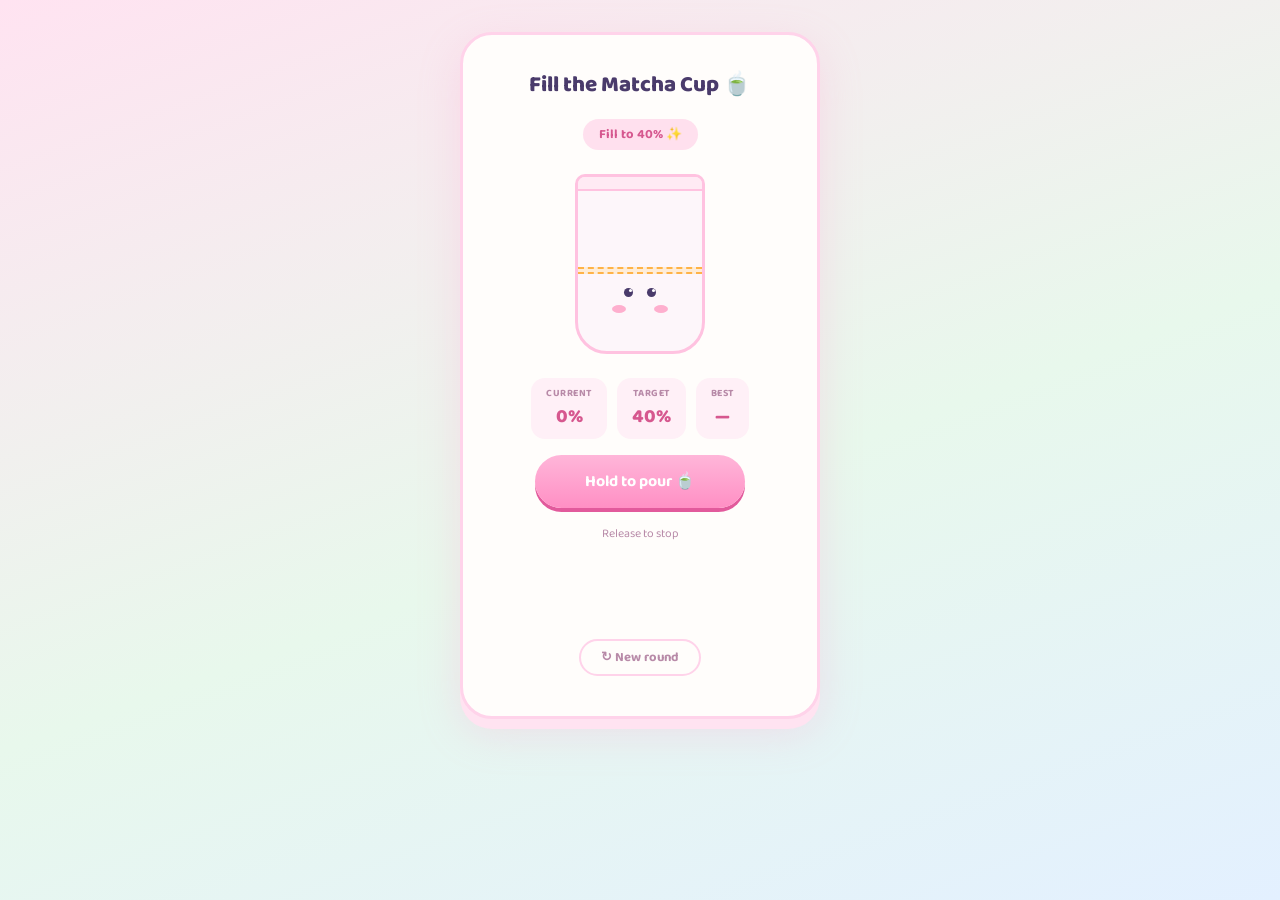
==== index.html @ 3cf4797d "Matcha Game" ====
<!DOCTYPE html>
<html lang="en">
<head>
  <meta charset="UTF-8"/>
  <meta name="viewport" content="width=device-width, initial-scale=1"/>
  <title>Fill the Matcha Cup 🍵</title>
  <link rel="preconnect" href="https://fonts.googleapis.com"/>
  <link rel="preconnect" href="https://fonts.gstatic.com" crossorigin/>
  <link href="https://fonts.googleapis.com/css2?family=Baloo+2:wght@500;700;800&display=swap" rel="stylesheet"/>
  <link rel="stylesheet" href="style.css"/>
</head>
<body>

  <div class="card">

    <!-- Title + target label -->
    <h1> Fill the Matcha Cup 🍵</h1>
    <p class="target-label" id="target-label">Fill to ...%</p>

    <!-- The cup -->
    <div class="cup-wrap">
      <div class="cup" id="cup">

        <!-- The rising liquid -->
        <div class="liquid" id="liquid">
          <div class="liquid-surface"></div>
        </div>

        <!-- Golden target zone band -->
        <div class="target-zone" id="target-zone"></div>

        <!-- Kawaii face (drawn with CSS) -->
        <div class="cup-face">
          <div class="eyes">
            <div class="eye"></div>
            <div class="eye"></div>
          </div>
          <div class="blush-row">
            <div class="blush"></div>
            <div class="blush"></div>
          </div>
        </div>

        <!-- Cup rim (sits on top visually) -->
        <div class="cup-rim"></div>
      </div>
    </div>

    <!-- Stats row -->
    <div class="stats">
      <div class="stat">
        <span class="stat-label">Current</span>
        <span class="stat-val" id="cur-pct">0%</span>
      </div>
      <div class="stat">
        <span class="stat-label">Target</span>
        <span class="stat-val" id="tgt-pct">—</span>
      </div>
      <div class="stat">
        <span class="stat-label">Best</span>
        <span class="stat-val" id="best-pct">—</span>
      </div>
    </div>

    <!-- The pour button -->
    <button class="pour-btn" id="pour-btn">Hold to pour 🍵</button>
    <p class="hint">Release to stop</p>

    <!-- Result message -->
    <p class="result" id="result"></p>

    <!-- Attempt history pills -->
    <div class="attempts" id="attempts"></div>

    <!-- New round button -->
    <button class="restart-btn" id="restart-btn">↻ New round</button>

  </div>

  <script src="game.js"></script>
</body>
</html>
---- style.css ----
* { box-sizing: border-box; margin: 0; padding: 0; }

body {
  font-family: 'Baloo 2', 'Nunito', sans-serif;
  background: linear-gradient(160deg, #ffe3f1 0%, #e8f8ec 55%, #e3f0ff 100%);
  min-height: 100vh;
  display: flex;
  justify-content: center;
  align-items: flex-start;
  padding: 2rem 1rem;
}

/* ── Main game card ── */
.card {
  background: #fffdfb;
  border: 3px solid #ffd3ea;
  border-radius: 32px;
  padding: 2rem 2rem 2.5rem;
  width: 100%;
  max-width: 360px;
  display: flex;
  flex-direction: column;
  align-items: center;
  gap: 1rem;
  text-align: center;
  box-shadow: 0 10px 0 #ffe3f1, 0 14px 40px rgba(255,154,203,.25);
}

h1 {
  font-size: 1.4rem;
  font-weight: 800;
  color: #4a3b6b;
}

.target-label {
  font-size: 13px;
  font-weight: 700;
  background: #ffe0ee;
  color: #d6588f;
  padding: 5px 16px;
  border-radius: 999px;
}

/* ── Cup container ── */
.cup-wrap {
  position: relative;
  width: 130px;
  height: 180px;
  margin: 0.5rem 0;
}

.cup {
  position: absolute;
  inset: 0;
  background: #fdf6fa;
  border: 3px solid #ffc2e0;
  border-radius: 10px 10px 32px 32px; /* flat top, round bottom */
  overflow: hidden; /* ← KEY: clips the liquid inside the cup */
}

/* ── Rising liquid ── */
.liquid {
  position: absolute;
  bottom: 0;        /* starts at the bottom */
  left: 0;
  width: 100%;
  height: 0%;       /* JS will increase this while button is held */
  background: #5faa5f;
  border-radius: 0 0 29px 29px;
  transition: height 0.04s linear;
}

.liquid-surface {
  position: absolute;
  top: 0; left: 0; width: 100%; height: 7px;
  background: rgba(160,230,160,.5);
  border-radius: 4px 4px 0 0;
}

/* ── Target line (sparkly!) ── */
.target-zone {
  position: absolute;
  left: 0; width: 100%;
  background: rgba(255,200,90,.22);
  border-top: 2px dashed #ffb347;
  border-bottom: 2px dashed #ffb347;
  pointer-events: none;
  z-index: 2;
}
.target-zone::after {
  content: '✨';
  position: absolute;
  right: -2px; top: 50%;
  transform: translate(100%, -50%);
  font-size: 12px;
}

/* ── Cup rim (top strip) ── */
.cup-rim {
  position: absolute;
  top: 0; left: 0; width: 100%; height: 14px;
  background: #ffeaf4;
  border-bottom: 2px solid #ffc2e0;
  z-index: 4; /* sits above liquid */
}

/* ── Kawaii face (CSS-only!) ── */
.cup-face {
  position: absolute;
  bottom: 22%;
  left: 50%;
  transform: translateX(-50%);
  z-index: 5;
  display: flex;
  flex-direction: column;
  align-items: center;
  gap: 5px;
}
.eyes {
  display: flex; gap: 14px;
}
.eye {
  width: 9px; height: 9px;
  background: #4a3b6b;
  border-radius: 50%;
  position: relative;
}
/* little shine on each eye */
.eye::after {
  content: '';
  position: absolute;
  top: 1px; right: 1px;
  width: 3px; height: 3px;
  background: #fff;
  border-radius: 50%;
}
.blush-row {
  display: flex; gap: 28px;
  margin-top: 3px;
}
.blush {
  width: 14px; height: 8px;
  background: #ff9ec4;
  border-radius: 50%;
  opacity: .8;
}
.stats {
  display: flex; gap: 10px;
}
.stat {
  background: #fff0f7;
  border-radius: 14px;
  padding: 7px 15px;
  text-align: center;
}
.stat-label {
  display: block;
  font-size: 10px;
  font-weight: 700;
  text-transform: uppercase;
  letter-spacing: .05em;
  color: #b88aa8;
}
.stat-val {
  font-size: 1.2rem;
  font-weight: 800;
  color: #d6588f;
}

/* ── Pour button ── */
.pour-btn {
  width: 210px;
  padding: 14px;
  background: linear-gradient(180deg, #ffb6d9, #ff8fc4);
  color: #fff;
  border: none;
  border-radius: 999px;
  font-family: inherit;
  font-size: 1rem;
  font-weight: 700;
  cursor: pointer;
  user-select: none;
  touch-action: none; /* stops scroll on mobile */
  box-shadow: 0 4px 0 #e25a9c;
  transition: transform .08s, box-shadow .08s;
}
.pour-btn:active {
  transform: translateY(3px);
  box-shadow: 0 1px 0 #e25a9c;
}
.pour-btn:disabled {
  background: #f3d3e3;
  box-shadow: 0 4px 0 #e0bdd1;
  cursor: default;
}

.hint { font-size: 12px; color: #b88aa8; }

.result {
  font-size: 1rem;
  font-weight: 700;
  min-height: 22px;
  color: #d6588f;
}

/* ── Attempt history ── */
.attempts {
  display: flex; gap: 6px; flex-wrap: wrap;
  justify-content: center; min-height: 26px;
}
.attempt {
  font-size: 12px; font-weight: 700;
  padding: 3px 12px;
  border-radius: 999px;
}
.attempt.win  { background: #d6f5e3; color: #2d9e6f; }
.attempt.lose { background: #ffe1ea; color: #e2548f; }

/* ── Restart button ── */
.restart-btn {
  background: transparent;
  border: 2px solid #ffd3ea;
  border-radius: 999px;
  padding: 6px 20px;
  font-family: inherit;
  font-size: 13px;
  font-weight: 700;
  color: #b88aa8;
  cursor: pointer;
}
.restart-btn:hover { border-color: #ff8fc4; color: #d6588f; }
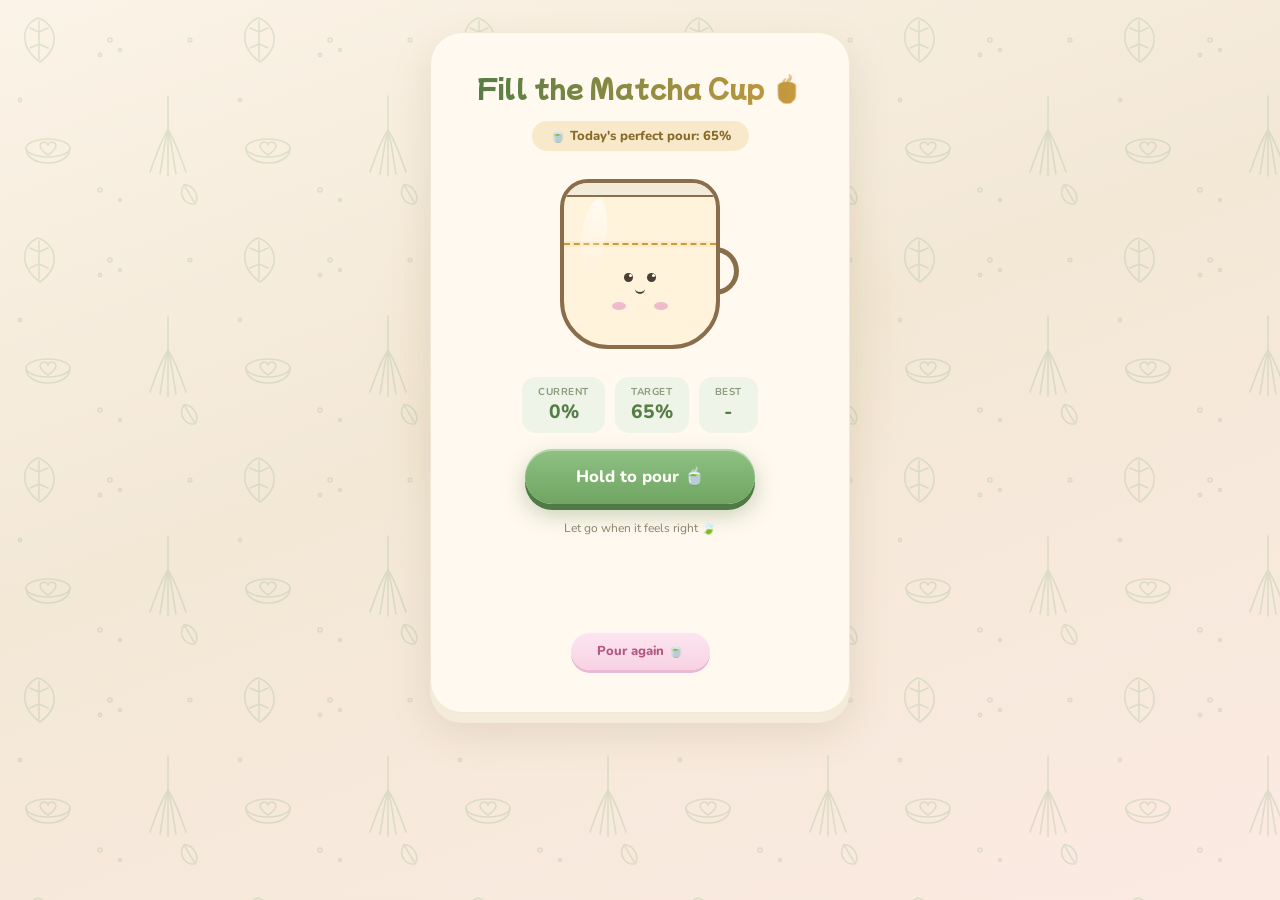
==== commit 24553c04: "Its Matcha Time" ====
--- a/index.html
+++ b/index.html
@@ -1,82 +1,90 @@
-<!DOCTYPE html>
-<html lang="en">
-<head>
-  <meta charset="UTF-8"/>
-  <meta name="viewport" content="width=device-width, initial-scale=1"/>
-  <title>Fill the Matcha Cup 🍵</title>
-  <link rel="preconnect" href="https://fonts.googleapis.com"/>
-  <link rel="preconnect" href="https://fonts.gstatic.com" crossorigin/>
-  <link href="https://fonts.googleapis.com/css2?family=Baloo+2:wght@500;700;800&display=swap" rel="stylesheet"/>
-  <link rel="stylesheet" href="style.css"/>
-</head>
-<body>
-
-  <div class="card">
-
-    <!-- Title + target label -->
-    <h1> Fill the Matcha Cup 🍵</h1>
-    <p class="target-label" id="target-label">Fill to ...%</p>
-
-    <!-- The cup -->
-    <div class="cup-wrap">
-      <div class="cup" id="cup">
-
-        <!-- The rising liquid -->
-        <div class="liquid" id="liquid">
-          <div class="liquid-surface"></div>
-        </div>
-
-        <!-- Golden target zone band -->
-        <div class="target-zone" id="target-zone"></div>
-
-        <!-- Kawaii face (drawn with CSS) -->
-        <div class="cup-face">
-          <div class="eyes">
-            <div class="eye"></div>
-            <div class="eye"></div>
-          </div>
-          <div class="blush-row">
-            <div class="blush"></div>
-            <div class="blush"></div>
-          </div>
-        </div>
-
-        <!-- Cup rim (sits on top visually) -->
-        <div class="cup-rim"></div>
-      </div>
-    </div>
-
-    <!-- Stats row -->
-    <div class="stats">
-      <div class="stat">
-        <span class="stat-label">Current</span>
-        <span class="stat-val" id="cur-pct">0%</span>
-      </div>
-      <div class="stat">
-        <span class="stat-label">Target</span>
-        <span class="stat-val" id="tgt-pct">—</span>
-      </div>
-      <div class="stat">
-        <span class="stat-label">Best</span>
-        <span class="stat-val" id="best-pct">—</span>
-      </div>
-    </div>
-
-    <!-- The pour button -->
-    <button class="pour-btn" id="pour-btn">Hold to pour 🍵</button>
-    <p class="hint">Release to stop</p>
-
-    <!-- Result message -->
-    <p class="result" id="result"></p>
-
-    <!-- Attempt history pills -->
-    <div class="attempts" id="attempts"></div>
-
-    <!-- New round button -->
-    <button class="restart-btn" id="restart-btn">↻ New round</button>
-
-  </div>
-
-  <script src="game.js"></script>
-</body>
-</html>+<!DOCTYPE html>
+<html lang="en">
+<head>
+  <meta charset="UTF-8"/>
+  <meta name="viewport" content="width=device-width, initial-scale=1"/>
+  <title>Fill the Matcha Cup 🍵</title>
+  <link rel="preconnect" href="https://fonts.googleapis.com"/>
+  <link rel="preconnect" href="https://fonts.gstatic.com" crossorigin/>
+  <link href="https://fonts.googleapis.com/css2?family=Mochiy+Pop+One&family=Nunito:wght@600;700;800&display=swap" rel="stylesheet"/>
+  <link rel="stylesheet" href="style.css"/>
+</head>
+<body>
+
+  <div class="card">
+
+    <!-- Title + target label -->
+    <h1>Fill the Matcha Cup 🍵</h1>
+    <p class="target-label" id="target-label">Fill to ...%</p>
+
+    <!-- The cup -->
+    <div class="cup-wrap" id="cup-wrap">
+
+      <!-- Rising steam puffs -->
+      <div class="steam"><span></span><span></span><span></span></div>
+
+      <div class="cup" id="cup">
+
+        <!-- The rising liquid -->
+        <div class="liquid" id="liquid">
+          <div class="liquid-surface"></div>
+        </div>
+
+        <!-- Golden target zone band -->
+        <div class="target-zone" id="target-zone"></div>
+
+        <!-- Kawaii face (drawn with CSS) -->
+        <div class="cup-face">
+          <div class="eyes">
+            <div class="eye"></div>
+            <div class="eye"></div>
+          </div>
+          <div class="mouth"></div>
+          <div class="blush-row">
+            <div class="blush"></div>
+            <div class="blush"></div>
+          </div>
+        </div>
+
+        <!-- Cup rim (sits on top visually) -->
+        <div class="cup-rim"></div>
+      </div>
+
+      <!-- Mug handle -->
+      <div class="cup-handle"></div>
+    </div>
+
+    <!-- Stats row -->
+    <div class="stats">
+      <div class="stat">
+        <span class="stat-label">Current</span>
+        <span class="stat-val" id="cur-pct">0%</span>
+      </div>
+      <div class="stat">
+        <span class="stat-label">Target</span>
+        <span class="stat-val" id="tgt-pct">-</span>
+      </div>
+      <div class="stat">
+        <span class="stat-label">Best</span>
+        <span class="stat-val" id="best-pct">-</span>
+      </div>
+    </div>
+
+    <!-- The pour button -->
+    <button class="pour-btn" id="pour-btn">Hold to pour 🍵</button>
+    <p class="hint">Let go when it feels right 🍃</p>
+
+    <!-- Result message -->
+    <p class="result" id="result"></p>
+
+    <!-- Attempt history pills -->
+    <div class="attempts" id="attempts"></div>
+
+    <!-- New round button -->
+    <button class="restart-btn" id="restart-btn">Pour again 🍵</button>
+
+  </div>
+
+  <script src="game.js"></script>
+</body>
+</html>
--- a/style.css
+++ b/style.css
@@ -1,231 +1,440 @@
-* { box-sizing: border-box; margin: 0; padding: 0; }
-
-body {
-  font-family: 'Baloo 2', 'Nunito', sans-serif;
-  background: linear-gradient(160deg, #ffe3f1 0%, #e8f8ec 55%, #e3f0ff 100%);
-  min-height: 100vh;
-  display: flex;
-  justify-content: center;
-  align-items: flex-start;
-  padding: 2rem 1rem;
-}
-
-/* ── Main game card ── */
-.card {
-  background: #fffdfb;
-  border: 3px solid #ffd3ea;
-  border-radius: 32px;
-  padding: 2rem 2rem 2.5rem;
-  width: 100%;
-  max-width: 360px;
-  display: flex;
-  flex-direction: column;
-  align-items: center;
-  gap: 1rem;
-  text-align: center;
-  box-shadow: 0 10px 0 #ffe3f1, 0 14px 40px rgba(255,154,203,.25);
-}
-
-h1 {
-  font-size: 1.4rem;
-  font-weight: 800;
-  color: #4a3b6b;
-}
-
-.target-label {
-  font-size: 13px;
-  font-weight: 700;
-  background: #ffe0ee;
-  color: #d6588f;
-  padding: 5px 16px;
-  border-radius: 999px;
-}
-
-/* ── Cup container ── */
-.cup-wrap {
-  position: relative;
-  width: 130px;
-  height: 180px;
-  margin: 0.5rem 0;
-}
-
-.cup {
-  position: absolute;
-  inset: 0;
-  background: #fdf6fa;
-  border: 3px solid #ffc2e0;
-  border-radius: 10px 10px 32px 32px; /* flat top, round bottom */
-  overflow: hidden; /* ← KEY: clips the liquid inside the cup */
-}
-
-/* ── Rising liquid ── */
-.liquid {
-  position: absolute;
-  bottom: 0;        /* starts at the bottom */
-  left: 0;
-  width: 100%;
-  height: 0%;       /* JS will increase this while button is held */
-  background: #5faa5f;
-  border-radius: 0 0 29px 29px;
-  transition: height 0.04s linear;
-}
-
-.liquid-surface {
-  position: absolute;
-  top: 0; left: 0; width: 100%; height: 7px;
-  background: rgba(160,230,160,.5);
-  border-radius: 4px 4px 0 0;
-}
-
-/* ── Target line (sparkly!) ── */
-.target-zone {
-  position: absolute;
-  left: 0; width: 100%;
-  background: rgba(255,200,90,.22);
-  border-top: 2px dashed #ffb347;
-  border-bottom: 2px dashed #ffb347;
-  pointer-events: none;
-  z-index: 2;
-}
-.target-zone::after {
-  content: '✨';
-  position: absolute;
-  right: -2px; top: 50%;
-  transform: translate(100%, -50%);
-  font-size: 12px;
-}
-
-/* ── Cup rim (top strip) ── */
-.cup-rim {
-  position: absolute;
-  top: 0; left: 0; width: 100%; height: 14px;
-  background: #ffeaf4;
-  border-bottom: 2px solid #ffc2e0;
-  z-index: 4; /* sits above liquid */
-}
-
-/* ── Kawaii face (CSS-only!) ── */
-.cup-face {
-  position: absolute;
-  bottom: 22%;
-  left: 50%;
-  transform: translateX(-50%);
-  z-index: 5;
-  display: flex;
-  flex-direction: column;
-  align-items: center;
-  gap: 5px;
-}
-.eyes {
-  display: flex; gap: 14px;
-}
-.eye {
-  width: 9px; height: 9px;
-  background: #4a3b6b;
-  border-radius: 50%;
-  position: relative;
-}
-/* little shine on each eye */
-.eye::after {
-  content: '';
-  position: absolute;
-  top: 1px; right: 1px;
-  width: 3px; height: 3px;
-  background: #fff;
-  border-radius: 50%;
-}
-.blush-row {
-  display: flex; gap: 28px;
-  margin-top: 3px;
-}
-.blush {
-  width: 14px; height: 8px;
-  background: #ff9ec4;
-  border-radius: 50%;
-  opacity: .8;
-}
-.stats {
-  display: flex; gap: 10px;
-}
-.stat {
-  background: #fff0f7;
-  border-radius: 14px;
-  padding: 7px 15px;
-  text-align: center;
-}
-.stat-label {
-  display: block;
-  font-size: 10px;
-  font-weight: 700;
-  text-transform: uppercase;
-  letter-spacing: .05em;
-  color: #b88aa8;
-}
-.stat-val {
-  font-size: 1.2rem;
-  font-weight: 800;
-  color: #d6588f;
-}
-
-/* ── Pour button ── */
-.pour-btn {
-  width: 210px;
-  padding: 14px;
-  background: linear-gradient(180deg, #ffb6d9, #ff8fc4);
-  color: #fff;
-  border: none;
-  border-radius: 999px;
-  font-family: inherit;
-  font-size: 1rem;
-  font-weight: 700;
-  cursor: pointer;
-  user-select: none;
-  touch-action: none; /* stops scroll on mobile */
-  box-shadow: 0 4px 0 #e25a9c;
-  transition: transform .08s, box-shadow .08s;
-}
-.pour-btn:active {
-  transform: translateY(3px);
-  box-shadow: 0 1px 0 #e25a9c;
-}
-.pour-btn:disabled {
-  background: #f3d3e3;
-  box-shadow: 0 4px 0 #e0bdd1;
-  cursor: default;
-}
-
-.hint { font-size: 12px; color: #b88aa8; }
-
-.result {
-  font-size: 1rem;
-  font-weight: 700;
-  min-height: 22px;
-  color: #d6588f;
-}
-
-/* ── Attempt history ── */
-.attempts {
-  display: flex; gap: 6px; flex-wrap: wrap;
-  justify-content: center; min-height: 26px;
-}
-.attempt {
-  font-size: 12px; font-weight: 700;
-  padding: 3px 12px;
-  border-radius: 999px;
-}
-.attempt.win  { background: #d6f5e3; color: #2d9e6f; }
-.attempt.lose { background: #ffe1ea; color: #e2548f; }
-
-/* ── Restart button ── */
-.restart-btn {
-  background: transparent;
-  border: 2px solid #ffd3ea;
-  border-radius: 999px;
-  padding: 6px 20px;
-  font-family: inherit;
-  font-size: 13px;
-  font-weight: 700;
-  color: #b88aa8;
-  cursor: pointer;
-}
-.restart-btn:hover { border-color: #ff8fc4; color: #d6588f; }+* { box-sizing: border-box; margin: 0; padding: 0; }
+
+/* ── Japanese-café palette ── */
+:root {
+  --cream:       #FBF3E7;
+  --card-bg:     #FFF9EF;
+  --cup-bg:      #FFF3DC;
+  --matcha:      #7AA874;
+  --matcha-dark: #567D46;
+  --cup-edge:    #8A6E4C;
+  --sakura:      #F8D8E8;
+  --sakura-deep: #E8A9C4;
+  --gold:        #E6C57F;
+  --gold-deep:   #C99A3E;
+  --ink:         #4A3F30;
+  --text-soft:   #8C7F68;
+}
+
+body {
+  font-family: 'Nunito', sans-serif;
+  /* A hand-drawn matcha pattern tiled under the warm gradient — gives the
+     space outside the card some texture instead of a flat color */
+  background-image:
+    url('matcha-pattern.svg'),
+    linear-gradient(160deg, var(--cream) 0%, #F3E8D6 45%, #FBEAE2 100%);
+  background-repeat: repeat, no-repeat;
+  background-size: 220px 220px, cover;
+  min-height: 100vh;
+  display: flex;
+  justify-content: center;
+  align-items: flex-start;
+  padding: 2rem 1rem;
+  position: relative;
+  overflow-x: hidden;
+}
+/* A soft warm glow behind the card, instead of a flat gradient */
+body::before {
+  content: '';
+  position: fixed;
+  top: 38%; left: 50%;
+  width: 560px; height: 560px;
+  transform: translate(-50%, -50%);
+  background: radial-gradient(circle, rgba(230, 197, 127, .25), transparent 70%);
+  pointer-events: none;
+}
+
+/* ── Main game card ── */
+.card {
+  position: relative;
+  z-index: 1;
+  background: var(--card-bg);
+  border: 1px solid #F1E8D8;
+  border-radius: 32px;
+  padding: 2.2rem 2rem 2.6rem;
+  width: 100%;
+  max-width: 420px;
+  display: flex;
+  flex-direction: column;
+  align-items: center;
+  gap: 1rem;
+  text-align: center;
+  box-shadow: 0 10px 0 #F4EBDB, 0 18px 40px rgba(140, 120, 80, .18);
+}
+
+h1 {
+  font-family: 'Mochiy Pop One', cursive;
+  font-size: 1.6rem;
+  font-weight: 400;
+  background: linear-gradient(90deg, var(--matcha-dark), var(--gold-deep), var(--sakura-deep), var(--matcha-dark));
+  background-size: 300% 100%;
+  -webkit-background-clip: text;
+  background-clip: text;
+  color: transparent;
+  animation: shimmer-text 7s linear infinite;
+}
+
+.target-label {
+  font-size: 13px;
+  font-weight: 800;
+  background: #F7E9C9;
+  color: #8A6A2A;
+  padding: 6px 18px;
+  border-radius: 999px;
+}
+
+/* ── Cup container ── */
+.cup-wrap {
+  position: relative;
+  width: 160px;
+  height: 170px;
+  margin: 0.75rem 0;
+  animation: idle-bob 4s ease-in-out infinite;
+}
+
+/* Steam puffs rising above the rim */
+.steam {
+  position: absolute;
+  top: -28px;
+  left: 50%;
+  transform: translateX(-50%);
+  display: flex;
+  gap: 6px;
+  z-index: 6;
+  pointer-events: none;
+}
+.steam span {
+  width: 4px;
+  height: 22px;
+  background: linear-gradient(180deg, rgba(255,255,255,0), rgba(255,255,255,.7));
+  border-radius: 50%;
+  opacity: 0;
+  animation: steam-rise 3s ease-in-out infinite;
+}
+.steam span:nth-child(2) { height: 26px; animation-delay: .6s; }
+.steam span:nth-child(3) { animation-delay: 1.2s; }
+
+.cup {
+  position: absolute;
+  inset: 0;
+  z-index: 1;
+  background: var(--cup-bg);
+  border: 4px solid var(--cup-edge); /* bold, sticker-style outline */
+  border-radius: 28px 28px 48px 48px; /* a stout, rounded mug — not a tall jar */
+  overflow: hidden; /* ← KEY: clips the liquid inside the cup */
+}
+
+/* Glossy ceramic highlight */
+.cup::before {
+  content: '';
+  position: absolute;
+  top: 10%; left: 12%;
+  width: 16%; height: 45%;
+  background: linear-gradient(180deg, rgba(255,255,255,.6), rgba(255,255,255,0));
+  border-radius: 50%;
+  transform: rotate(8deg);
+  z-index: 7;
+  pointer-events: none;
+}
+
+/* Mug handle — a simple ring attached to the body */
+.cup-handle {
+  position: absolute;
+  top: 40%;
+  right: -19px;
+  width: 26px;
+  height: 48px;
+  border: 5px solid var(--cup-edge);
+  border-left: none;
+  border-radius: 0 30px 30px 0;
+  background: var(--card-bg);
+  z-index: 0;
+}
+
+/* Gentle wobble while pouring (class toggled by game.js) */
+.cup.pouring {
+  animation: liquid-wobble .5s ease-in-out infinite;
+  transform-origin: 50% 100%;
+}
+
+/* Glows gold the moment the pour enters the winning window */
+.cup.in-zone {
+  box-shadow: 0 0 0 4px rgba(230, 197, 127, .5), 0 0 18px rgba(230, 197, 127, .55);
+  transition: box-shadow .15s ease;
+}
+
+/* ── Rising liquid ── */
+.liquid {
+  position: absolute;
+  bottom: 0;        /* starts at the bottom */
+  left: 0;
+  width: 100%;
+  height: 0%;        /* JS will increase this while button is held */
+  background: linear-gradient(180deg, #8FC183, var(--matcha));
+  border-radius: 0 0 44px 44px;
+  transition: height 0.04s linear;
+}
+
+.liquid-surface {
+  position: absolute;
+  top: 0; left: 0; width: 100%; height: 7px;
+  background: rgba(190, 230, 170, .5);
+  border-radius: 4px 4px 0 0;
+}
+.cup.pouring .liquid-surface {
+  animation: ripple .4s ease-in-out infinite;
+}
+
+/* ── Target line (sparkly!) ── */
+/* A single dashed line through the center of the band — clearer than two
+   separate borders, which never quite read as "the same line" */
+.target-zone {
+  position: absolute;
+  left: 0; width: 100%;
+  background: rgba(230, 197, 127, .2);
+  pointer-events: none;
+  z-index: 2;
+  animation: zone-glow 2.4s ease-in-out infinite;
+}
+.target-zone::before {
+  content: '';
+  position: absolute;
+  left: 0; top: 50%; width: 100%;
+  border-top: 2px dashed var(--gold-deep);
+  transform: translateY(-1px);
+}
+.target-zone::after {
+  content: '✨';
+  position: absolute;
+  right: -2px; top: 50%;
+  transform: translate(100%, -50%);
+  font-size: 12px;
+}
+
+/* ── Cup rim (top strip) ── */
+.cup-rim {
+  position: absolute;
+  top: 0; left: 0; width: 100%; height: 14px;
+  background: #F2EBDA;
+  border-bottom: 2px solid var(--cup-edge);
+  z-index: 4; /* sits above liquid */
+}
+
+/* ── Kawaii face (CSS-only!) ── */
+.cup-face {
+  position: absolute;
+  bottom: 22%;
+  left: 50%;
+  transform: translateX(-50%);
+  z-index: 5;
+  display: flex;
+  flex-direction: column;
+  align-items: center;
+  gap: 5px;
+}
+.eyes {
+  display: flex; gap: 14px;
+}
+.eye {
+  width: 9px; height: 9px;
+  background: var(--ink);
+  border-radius: 50%;
+  position: relative;
+}
+/* little shine on each eye */
+.eye::after {
+  content: '';
+  position: absolute;
+  top: 1px; right: 1px;
+  width: 3px; height: 3px;
+  background: #fff;
+  border-radius: 50%;
+}
+.mouth {
+  width: 10px; height: 5px;
+  border-bottom: 2px solid var(--ink);
+  border-radius: 0 0 10px 10px;
+  margin-top: 2px;
+}
+.blush-row {
+  display: flex; gap: 28px;
+  margin-top: 3px;
+}
+.blush {
+  width: 14px; height: 8px;
+  background: var(--sakura-deep);
+  border-radius: 50%;
+  opacity: .75;
+  animation: blush-pulse 6s ease-in-out infinite;
+}
+.blush:nth-child(2) { animation-delay: .15s; }
+
+.stats {
+  display: flex; gap: 10px;
+}
+.stat {
+  background: #EEF4E8;
+  border-radius: 14px;
+  padding: 8px 16px;
+  text-align: center;
+}
+.stat-label {
+  display: block;
+  font-size: 10px;
+  font-weight: 700;
+  text-transform: uppercase;
+  letter-spacing: .05em;
+  color: #8B9C7E;
+}
+.stat-val {
+  font-size: 1.2rem;
+  font-weight: 800;
+  color: var(--matcha-dark);
+}
+
+/* ── Pour button ── */
+.pour-btn {
+  width: 230px;
+  padding: 16px;
+  background: linear-gradient(180deg, #8FC183, #6FA563);
+  color: #FFFDF8;
+  border: none;
+  border-radius: 999px;
+  font-family: inherit;
+  font-size: 1.05rem;
+  font-weight: 800;
+  cursor: pointer;
+  user-select: none;
+  touch-action: none; /* stops scroll on mobile */
+  box-shadow:
+    inset 0 2px 0 rgba(255,255,255,.35),
+    0 6px 0 #4F7A45,
+    0 10px 22px rgba(86,125,70,.35);
+  transition: transform .12s ease, box-shadow .12s ease;
+}
+.pour-btn:hover:not(:disabled) {
+  transform: translateY(-2px);
+  box-shadow:
+    inset 0 2px 0 rgba(255,255,255,.35),
+    0 8px 0 #4F7A45,
+    0 14px 26px rgba(86,125,70,.4);
+}
+.pour-btn:active:not(:disabled) {
+  transform: translateY(3px) scale(.98);
+  box-shadow: inset 0 2px 0 rgba(255,255,255,.2), 0 2px 0 #4F7A45;
+}
+.pour-btn:disabled {
+  background: #D9E5D2;
+  color: #8FA086;
+  box-shadow: 0 4px 0 #C3D2BB;
+  cursor: default;
+}
+
+.hint { font-size: 12px; color: var(--text-soft); }
+
+.result {
+  font-size: 1rem;
+  font-weight: 800;
+  min-height: 22px;
+  color: var(--matcha-dark);
+}
+.result.win {
+  font-size: 1.45rem;
+  color: #4C7A3D;
+  animation: pop-in .4s ease-out;
+}
+.result.lose { color: #C15F86; }
+
+/* ── Attempt history ── */
+.attempts {
+  display: flex; gap: 6px; flex-wrap: wrap;
+  justify-content: center; min-height: 26px;
+}
+.attempt {
+  font-size: 12px; font-weight: 700;
+  padding: 3px 12px;
+  border-radius: 999px;
+}
+.attempt.win  { background: #DCEFD4; color: #4C7A3D; }
+.attempt.lose { background: #FBE3EC; color: #C15F86; }
+
+/* ── Restart button ── */
+.restart-btn {
+  background: linear-gradient(180deg, #FCE6F0, #F8D2E4);
+  border: none;
+  border-radius: 999px;
+  padding: 10px 26px;
+  font-family: inherit;
+  font-size: 13px;
+  font-weight: 800;
+  color: #B5577E;
+  cursor: pointer;
+  box-shadow: inset 0 1px 0 rgba(255,255,255,.6), 0 3px 0 #ECB9D2;
+  transition: transform .1s ease, box-shadow .1s ease;
+}
+.restart-btn:hover {
+  transform: translateY(-2px);
+  box-shadow: inset 0 1px 0 rgba(255,255,255,.6), 0 5px 0 #ECB9D2;
+}
+.restart-btn:active {
+  transform: translateY(2px) scale(.97);
+  box-shadow: inset 0 1px 0 rgba(255,255,255,.4), 0 1px 0 #ECB9D2;
+}
+
+/* ── Win celebration confetti (spawned by game.js) ── */
+.confetti {
+  position: absolute;
+  left: 50%; top: 45%;
+  font-size: 1rem;
+  pointer-events: none;
+  z-index: 8;
+  animation: confetti-fly .9s ease-out forwards;
+}
+
+/* ── Animations ── */
+@keyframes idle-bob {
+  0%, 100% { transform: translateY(0); }
+  50%      { transform: translateY(-4px); }
+}
+@keyframes liquid-wobble {
+  0%, 100% { transform: scaleX(1); }
+  50%      { transform: scaleX(1.02); }
+}
+@keyframes ripple {
+  0%, 100% { transform: translateY(0) scaleX(1); }
+  50%      { transform: translateY(-1.5px) scaleX(1.03); }
+}
+@keyframes steam-rise {
+  0%   { transform: translateY(0) scaleX(1); opacity: 0; }
+  20%  { opacity: .6; }
+  50%  { transform: translateY(-14px) translateX(3px) scaleX(1.4); opacity: .4; }
+  100% { transform: translateY(-28px) translateX(-3px) scaleX(1.8); opacity: 0; }
+}
+@keyframes blush-pulse {
+  0%, 92%, 100% { transform: scale(1); opacity: .75; }
+  96%           { transform: scale(1.18); opacity: .95; }
+}
+@keyframes pop-in {
+  0%   { transform: scale(.6); opacity: 0; }
+  60%  { transform: scale(1.15); }
+  100% { transform: scale(1); opacity: 1; }
+}
+@keyframes shimmer-text {
+  0%   { background-position: 0% 50%; }
+  100% { background-position: 300% 50%; }
+}
+@keyframes zone-glow {
+  0%, 100% { filter: drop-shadow(0 0 1px rgba(230,197,127,.3)); }
+  50%      { filter: drop-shadow(0 0 4px rgba(230,197,127,.7)); }
+}
+@keyframes confetti-fly {
+  0%   { transform: translate(0, 0) scale(1);   opacity: 1; }
+  100% { transform: translate(var(--tx), var(--ty)) scale(.4); opacity: 0; }
+}
+
+@media (prefers-reduced-motion: reduce) {
+  *, *::before, *::after {
+    animation-duration: .001ms !important;
+    animation-iteration-count: 1 !important;
+  }
+}
